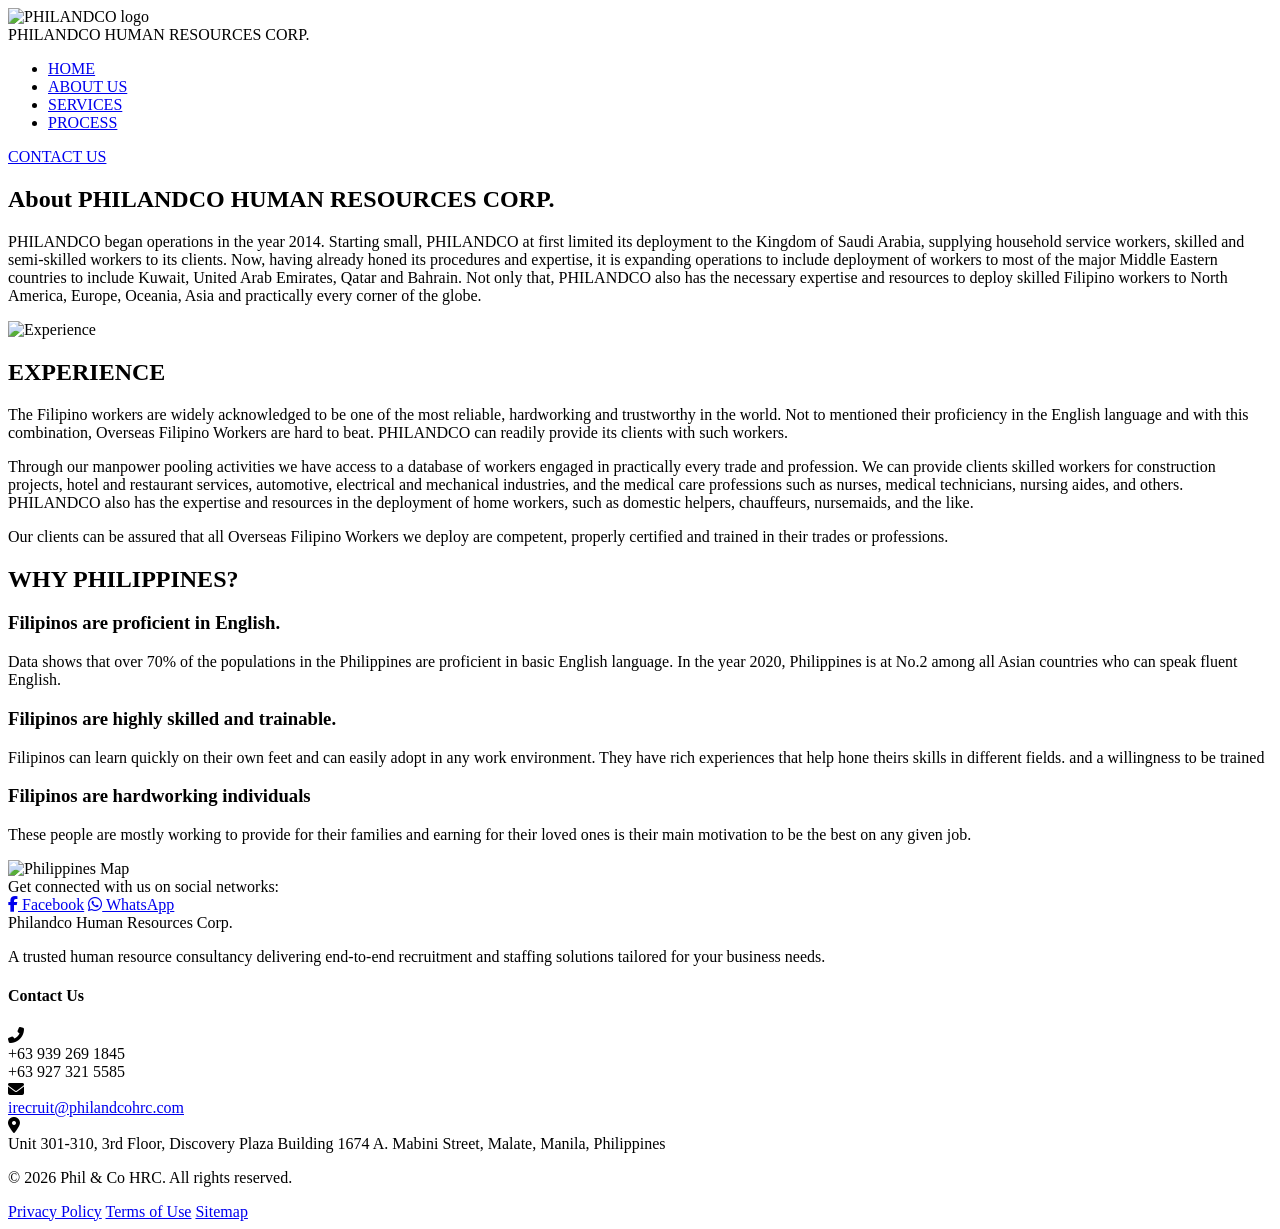
==== about.html @ 398072b4 "Add files via upload" ====
<!DOCTYPE html>
<html lang="en">
<head>
    <meta charset="UTF-8">
    <meta name="viewport" content="width=device-width, initial-scale=1.0">
    <title>About - PHILANDCO HUMAN RESOURCES CORP.</title>
    <link rel="stylesheet" href="css/style.css">
    <link rel="stylesheet" href="https://cdnjs.cloudflare.com/ajax/libs/font-awesome/6.5.0/css/all.min.css">
</head>
<body>
    <header>
        <nav class="navbar">
            <div class="brand">
                <img src="images/philandologo.jpg" alt="PHILANDCO logo" class="logo">
                <div class="brand-copy">
                    <span class="brand-name">PHILANDCO</span>
                    <span class="brand-tag">HUMAN RESOURCES CORP.</span>
                </div>
            </div>

            <div class="nav-center">
                <ul class="nav-links">
                    <li><a href="index.html">HOME</a></li>
                    <li><a href="about.html" class="active">ABOUT US</a></li>
                    <li><a href="services.html">SERVICES</a></li>
                    <li><a href="process.html">PROCESS</a></li>
                </ul>
            </div>

            <a href="contact.html" class="btn btn-primary nav-cta">CONTACT US</a>
        </nav>
    </header>

    <main>
        <section id="about" class="about">
            <div class="section-wrap">
                <h2>About PHILANDCO HUMAN RESOURCES CORP. </h2>
                <p class="section-copy"> PHILANDCO   began   operations   in  the   year 2014.  Starting  small,
                                PHILANDCO  at   first limited   its   deployment   to   the   Kingdom  of
                                Saudi   Arabia,   supplying   household   service workers,  skilled  and
                                semi-skilled  workers  to its  clients.  Now,  having  already  honed  its
                                procedures  and  expertise,  it  is  expanding operations  to  include
                                deployment  of  workers to  most  of  the  major  Middle  Eastern
                                countries to  include  Kuwait,  United  Arab  Emirates, Qatar  and
                                Bahrain.  Not  only  that, PHILANDCO also  has  the  necessary  expertise
                                and  resources  to  deploy  skilled  Filipino workers  to  North  America,
                                Europe,  Oceania, Asia and practically every corner of the globe.  </p>
            </div>
        </section>

        <section id="experience" class="experience">
            <div class="section-wrap">
                <div class="experience-container">
                    <div class="experience-image">
                        <img src="images/experience pic.png" alt="Experience">
                    </div>
                    <div class="experience-content">
                        <span class="section-subtitle"></span>
                        <h2>EXPERIENCE</h2>

                        <p>The Filipino workers are widely acknowledged to be one of the most reliable, hardworking and trustworthy in the world. Not to mentioned their proficiency in the English language and with this combination, Overseas Filipino Workers are hard to beat. PHILANDCO can readily provide its clients with such workers.</p>

                        <p>Through our manpower pooling activities we have access to a database of workers engaged in practically every trade and profession. We can provide clients skilled workers for construction projects, hotel and restaurant services, automotive, electrical and mechanical industries, and the medical care professions such as nurses, medical technicians, nursing aides, and others. PHILANDCO also has the expertise and resources in the deployment of home workers, such as domestic helpers, chauffeurs, nursemaids, and the like.</p>

                        <p>Our clients can be assured that all Overseas Filipino Workers we deploy are competent, properly certified and trained in their trades or professions.</p>
                    </div>
                </div>
            </div>
        </section>

        <section id="why-philippines" class="why-philippines">
            <div class="section-wrap">
                <div class="why-container">
                    <div class="why-content">
                        <h2>WHY PHILIPPINES?</h2>
                        <div class="why-points">
                            <div class="why-point">
                                <h3>Filipinos are proficient in English.</h3>
                                <p>Data shows that over 70% of the populations in the Philippines are proficient in basic English language. In the year 2020, Philippines is at No.2 among all Asian countries who can speak fluent English.</p>
                            </div>
                            <div class="why-point">
                                <h3>Filipinos are highly skilled and trainable.</h3>
                                <p>Filipinos can learn quickly on their own feet and can easily adopt in any work environment. They have rich experiences that help hone theirs skills in different fields. and a willingness to be trained</p>
                            </div>
                            <div class="why-point">
                                <h3>Filipinos are hardworking individuals</h3>
                                <p>These people are mostly working to provide for their families and earning for their loved ones is their main motivation to be the best on any given job.</p>
                            </div>
                        </div>
                    </div>
                    <div class="why-image">
                        <img src="images/ph_maps.jpg" alt="Philippines Map">
                    </div>
                </div>
            </div>
        </section>

    </main>

    <!-- Social Bar -->
    <div class="social-bar">
        <span>Get connected with us on social networks:</span>
        <div class="social-icons">
            <a href="#" aria-label="Follow us on Facebook"><i class="fab fa-facebook-f"></i> Facebook</a>
            <a href="#" aria-label="Contact us on WhatsApp"><i class="fab fa-whatsapp"></i> WhatsApp</a>
        </div>
    </div>

    <!-- Main Footer -->
    <footer class="footer-main">
        <div class="footer-grid">

            <!-- Company -->
            <div class="footer-col brand-col">
                <div class="company-name">Philandco Human Resources Corp.</div>
                <p class="company-desc">
                    A trusted human resource consultancy delivering end-to-end recruitment and staffing solutions tailored for your business needs.
                </p>
            </div>


            <!-- Contact -->
            <div class="footer-col">
                <h4>Contact Us</h4>

                <div class="contact-item">
                    <div class="contact-icon"><i class="fas fa-phone-alt"></i></div>
                    <div class="contact-text">
                        +63 939 269 1845<br>+63 927 321 5585
                    </div>
                </div>

                <div class="contact-item">
                    <div class="contact-icon"><i class="fas fa-envelope"></i></div>
                    <div class="contact-text">
                        <a href="mailto:irecruit@philandcohrc.com">irecruit@philandcohrc.com</a>
                    </div>
                </div>

                <div class="contact-item">
                    <div class="contact-icon"><i class="fas fa-map-marker-alt"></i></div>
                    <div class="contact-text">
                        Unit 301-310, 3rd Floor, Discovery Plaza Building 1674 A. Mabini Street, Malate, Manila, Philippines
                    </div>
                </div>
            </div>

        </div>
    </footer>

    <!-- Bottom Bar -->
    <div class="footer-bottom">
        <p>&copy; 2026 <span>Phil &amp; Co HRC</span>. All rights reserved.</p>
        <div class="footer-bottom-links">
            <a href="#">Privacy Policy</a>
            <a href="#">Terms of Use</a>
            <a href="#">Sitemap</a>
        </div>
    </div>

    <script src="js/script.js"></script>
</body>
</html>
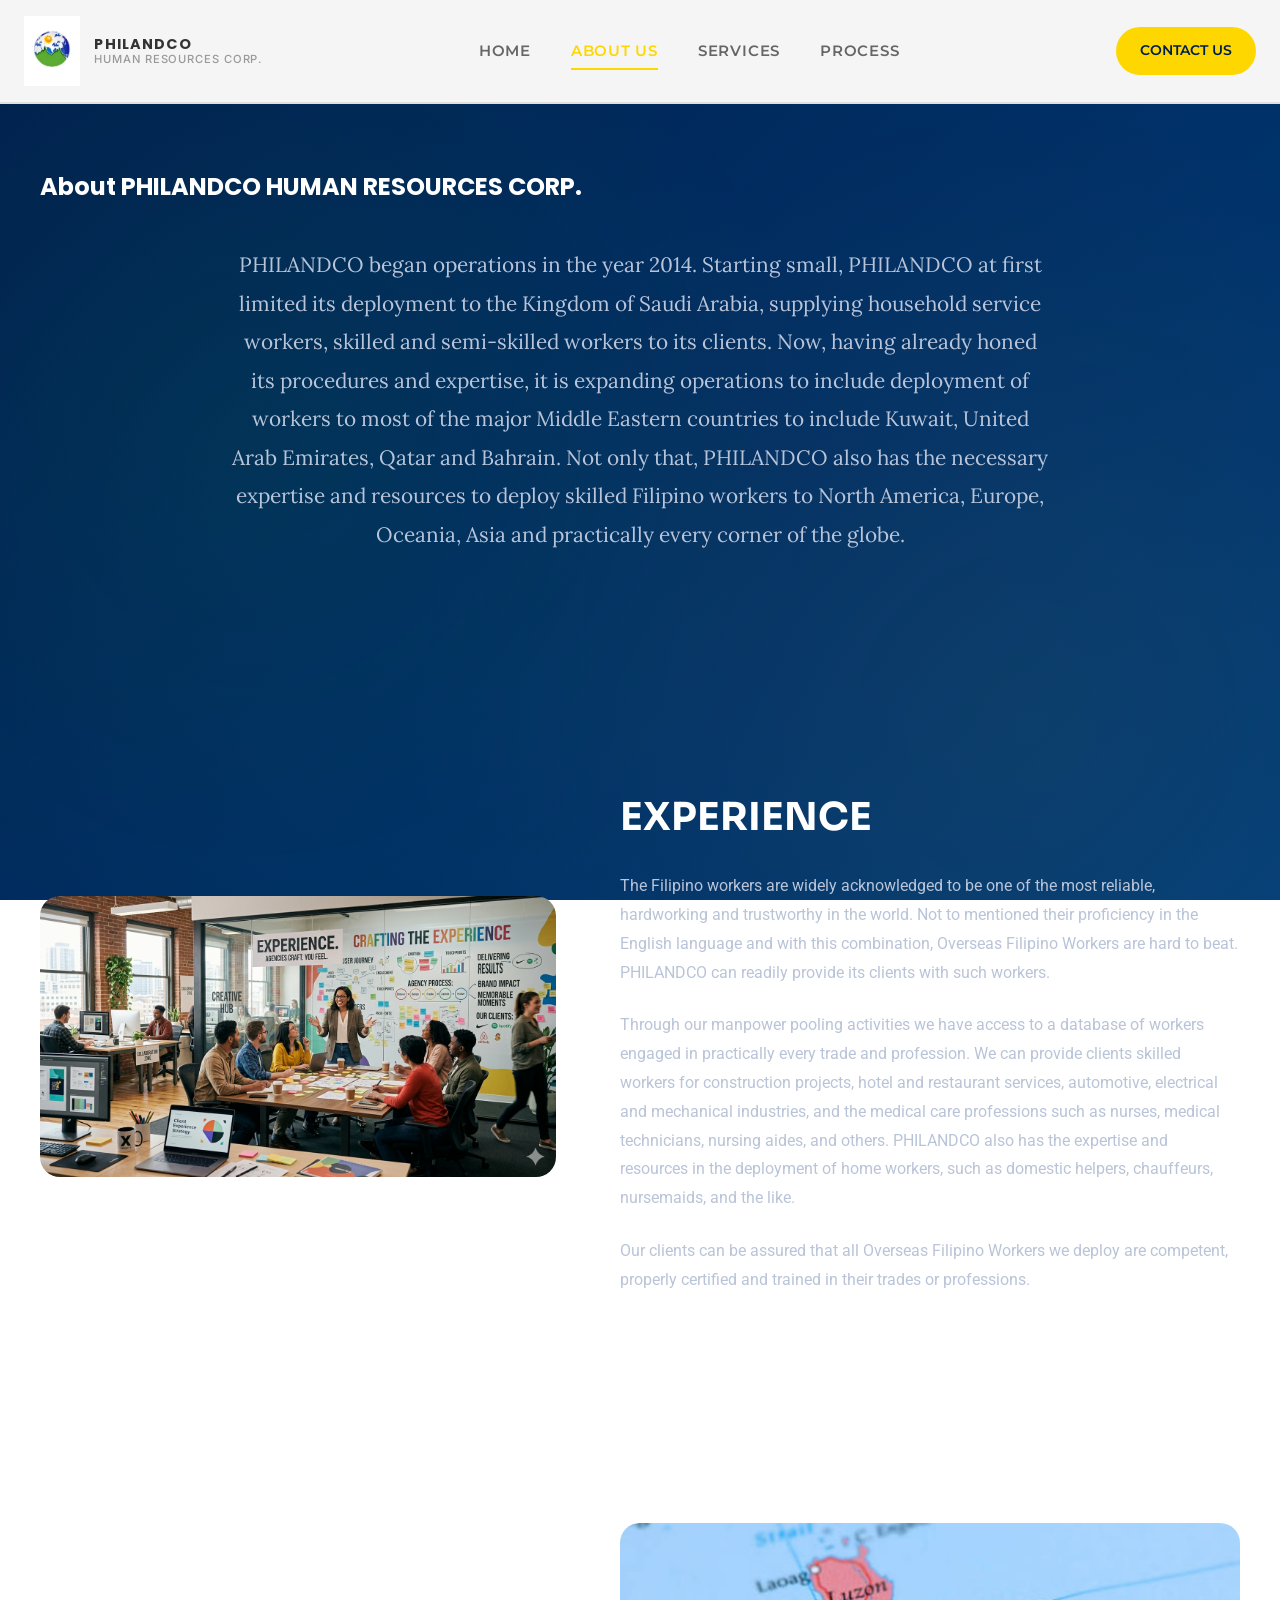
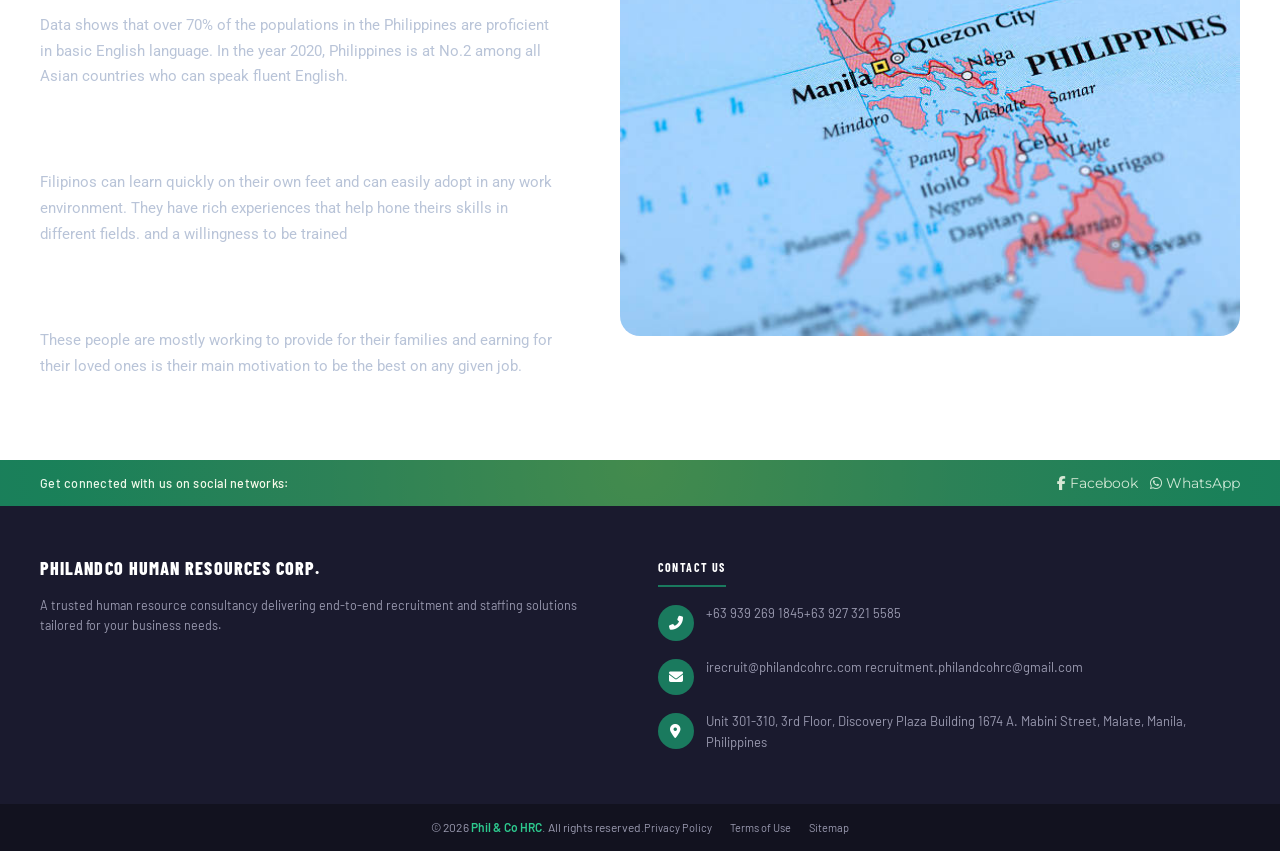
==== commit 7738742b: "Add files via upload" ====
--- a/about.html
+++ b/about.html
@@ -133,7 +133,8 @@
                 <div class="contact-item">
                     <div class="contact-icon"><i class="fas fa-envelope"></i></div>
                     <div class="contact-text">
-                        <a href="mailto:irecruit@philandcohrc.com">irecruit@philandcohrc.com</a>
+                        <a href="mailto:irecruit@philandcohrc.com">irecruit@philandcohrc.com</a><br>
+                        <a href="mailto:recruitment.philandcohrc@gmail.com">recruitment.philandcohrc@gmail.com</a>
                     </div>
                 </div>
 
@@ -143,6 +144,7 @@
                         Unit 301-310, 3rd Floor, Discovery Plaza Building 1674 A. Mabini Street, Malate, Manila, Philippines
                     </div>
                 </div>
+
             </div>
 
         </div>
--- a/css/style.css
+++ b/css/style.css
@@ -0,0 +1,2091 @@
+/* Google Fonts Import */
+@import url('https://fonts.googleapis.com/css2?family=Inter:wght@400;500;600;700&family=Poppins:wght@500;600;700&family=Playfair+Display:wght@700&family=Roboto:wght@400;500&family=Montserrat:wght@600;700&family=Sora:wght@600;700&family=Raleway:wght@600;700&family=Lora:wght@400;600&family=Urbanist:wght@600;700&family=Barlow:wght@400;600;700;800&family=Barlow+Condensed:wght@400;600;700&display=swap');
+
+/* Reset and base styles */
+* {
+    margin: 0;
+    padding: 0;
+    box-sizing: border-box;
+}
+
+:root {
+    --bg: #001f4d;
+    --surface: rgba(0, 31, 77, 0.92);
+    --text: #ffffff;
+    --muted: #b9c4d8;
+    --accent: #51d463;
+    --accent-soft: rgba(26, 185, 47, 0.15);
+    --accent-gold: #ffd700;
+    --accent-blue: #003d9d;
+    --green: #1a7a5e;
+    --green-dark: #145f49;
+    --green-light: #22a07a;
+    --dark: #1a1a2e;
+    --darker: #12121f;
+    --text-muted: #9a9ab0;
+    --text-light: #d4d4e8;
+    --white: #ffffff;
+    --accent-new: #2dc98e;
+}
+
+body {
+    font-family: 'Montserrat', 'Roboto', 'Inter', system-ui, -apple-system, BlinkMacSystemFont, 'Segoe UI', sans-serif;
+
+    background: linear-gradient(135deg, #001f4d 0%, #003d7a 25%, #001a40 50%, #0a3a6b 75%, #001f4d 100%);
+    background-attachment: fixed;
+    background-size: 400% 400%;
+    animation: gradient-shift 15s ease infinite;
+    color: var(--text);
+    line-height: 1.6;
+    position: relative;
+}
+
+body::before {
+    content: '';
+    position: fixed;
+    top: 0;
+    left: 0;
+    right: 0;
+    bottom: 0;
+    background: 
+        radial-gradient(circle at 20% 50%, rgba(26, 185, 47, 0.08) 0%, transparent 50%),
+        radial-gradient(circle at 80% 80%, rgba(255, 215, 0, 0.05) 0%, transparent 50%);
+    pointer-events: none;
+    z-index: -1;
+}
+
+@keyframes gradient-shift {
+    0% {
+        background-position: 0% 50%;
+    }
+    50% {
+        background-position: 100% 50%;
+    }
+    100% {
+        background-position: 0% 50%;
+    }
+}
+
+
+.hero{
+    position: relative;
+}
+
+/* Page Load Animations */
+@keyframes fadeInUp {
+
+    from {
+        opacity: 0;
+        transform: translateY(30px);
+    }
+    to {
+        opacity: 1;
+        transform: translateY(0);
+    }
+}
+
+@keyframes fadeInScale {
+    from {
+        opacity: 0;
+        transform: scale(0.95);
+    }
+    to {
+        opacity: 1;
+        transform: scale(1);
+    }
+}
+
+@keyframes slideInLeft {
+    from {
+        opacity: 0;
+        transform: translateX(-20px);
+    }
+    to {
+        opacity: 1;
+        transform: translateX(0);
+    }
+}
+
+@keyframes slideInRight {
+    from {
+        opacity: 0;
+        transform: translateX(20px);
+    }
+    to {
+        opacity: 1;
+        transform: translateX(0);
+    }
+}
+
+/* Click & Hover Animations */
+@keyframes ripple {
+    to {
+        transform: scale(4);
+        opacity: 0;
+    }
+}
+
+@keyframes pulse {
+    0%, 100% {
+        transform: scale(1);
+    }
+    50% {
+        transform: scale(1.05);
+    }
+}
+
+@keyframes buttonPress {
+    0% {
+        transform: scale(1);
+    }
+    50% {
+        transform: scale(0.95);
+    }
+    100% {
+        transform: scale(1);
+    }
+}
+
+@keyframes shake {
+    0%, 100% { transform: translateX(0); }
+    10%, 30%, 50%, 70%, 90% { transform: translateX(-5px); }
+    20%, 40%, 60%, 80% { transform: translateX(5px); }
+}
+
+/* Form Input Animations */
+@keyframes inputGlow {
+    0% {
+        box-shadow: 0 0 0 0 rgba(81, 212, 99, 0.4);
+    }
+    100% {
+        box-shadow: 0 0 0 8px rgba(81, 212, 99, 0);
+    }
+}
+
+@keyframes bounce {
+    0%, 100% {
+        transform: translateY(0);
+    }
+    50% {
+        transform: translateY(-10px);
+    }
+}
+
+img {
+    max-width: 100%;
+    display: block;
+    height: auto;
+}
+
+/* Generic heading styles for any unspecified sections */
+h1 {
+    font-family: 'Poppins', 'Montserrat', system-ui, sans-serif;
+    font-weight: 800;
+    letter-spacing: -0.02em;
+}
+
+h2 {
+    font-family: 'Poppins', 'Montserrat', system-ui, sans-serif;
+    font-weight: 700;
+}
+
+h3 {
+    font-family: 'Poppins', 'Montserrat', system-ui, sans-serif;
+    font-weight: 700;
+}
+
+/* Base typography for homepage/hero */
+.hero-inner,
+.hero p,
+.hero .hero-badge,
+.contact-pathways,
+.contact-card,
+.footer-main,
+.footer-bottom {
+    font-family: 'Poppins', 'Inter', 'Roboto', system-ui, sans-serif;
+}
+
+a {
+    color: inherit;
+}
+
+button,
+input,
+textarea {
+    font: inherit;
+}
+
+
+
+header {
+    position: fixed;
+    inset: 0 0 auto 0;
+    z-index: 1000;
+    background: #f5f5f5;
+    backdrop-filter: blur(12px);
+    border-bottom: 2px solid #e0e0e0;
+}
+
+.navbar {
+    max-width: 1400px;
+    margin: 0 auto;
+    padding: 1rem 1.5rem;
+    display: flex;
+    align-items: center;
+    justify-content: space-between;
+    gap: 1rem;
+    flex-wrap: wrap;
+}
+
+.brand {
+    display: flex;
+    align-items: center;
+    gap: 0.9rem;
+    flex-shrink: 0;
+}
+
+.logo {
+    display: block;
+    max-height: 70px;
+    width: auto;
+    background: transparent;
+    filter: brightness(1) contrast(1);
+}
+
+@media (max-width: 768px) {
+    .logo {
+        max-height: 60px;
+    }
+}
+
+@media (max-width: 480px) {
+    .logo {
+        max-height: 50px;
+    }
+}
+
+.brand-copy {
+    display: flex;
+    flex-direction: column;
+    line-height: 1.1;
+}
+
+.brand-name {
+    font-family: 'Poppins', 'Montserrat', sans-serif;
+    font-size: 0.9rem;
+    letter-spacing: 0.08em;
+    text-transform: uppercase;
+    color: #333;
+    font-weight: 700;
+}
+
+@media (max-width: 768px) {
+    .brand-name {
+        font-size: 0.8rem;
+    }
+}
+
+@media (max-width: 480px) {
+    .brand-name {
+        font-size: 0.7rem;
+    }
+}
+
+.brand-tag {
+    font-family: 'Inter', 'Roboto', sans-serif;
+    font-size: 0.7rem;
+    color: #999;
+    letter-spacing: 0.08em;
+    font-weight: 500;
+}
+
+@media (max-width: 480px) {
+    .brand-tag {
+        font-size: 0.6rem;
+    }
+}
+
+.nav-center {
+    flex: 1;
+    display: flex;
+    justify-content: center;
+}
+
+.nav-links {
+    display: flex;
+    list-style: none;
+    gap: 2.5rem;
+    align-items: center;
+    justify-content: center;
+}
+
+@media (max-width: 1024px) {
+    .nav-links {
+        gap: 1.5rem;
+    }
+}
+
+@media (max-width: 768px) {
+    .nav-links {
+        gap: 1rem;
+    }
+}
+
+.nav-links li {
+    position: relative;
+}
+
+.nav-links a {
+    text-decoration: none;
+    color: #666;
+    font-size: 0.95rem;
+    font-weight: 600;
+    letter-spacing: 0.05em;
+    text-transform: uppercase;
+    transition: all 0.3s ease;
+    padding-bottom: 0.5rem;
+    border-bottom: 2px solid transparent;
+}
+
+.nav-links a:hover {
+    color: var(--accent-gold);
+    border-bottom-color: var(--accent-gold);
+}
+
+.nav-links a.active {
+    color: var(--accent-gold);
+    border-bottom-color: var(--accent-gold);
+}
+
+.nav-cta {
+    white-space: nowrap;
+    background: var(--accent-gold) !important;
+    color: #001f4d !important;
+    padding: 0.75rem 1.5rem !important;
+    font-size: 0.9rem;
+    flex-shrink: 0;
+}
+
+@media (max-width: 768px) {
+    .nav-cta {
+        padding: 0.65rem 1.2rem !important;
+        font-size: 0.8rem;
+    }
+}
+
+@media (max-width: 480px) {
+    .nav-cta {
+        padding: 0.6rem 1rem !important;
+        font-size: 0.75rem;
+    }
+}
+
+.nav-cta:hover {
+    box-shadow: 0 4px 12px rgba(255, 215, 0, 0.4) !important;
+}
+
+.hamburger {
+    display: none;
+    flex-direction: column;
+    gap: 5px;
+    cursor: pointer;
+    flex-shrink: 0;
+}
+
+.hamburger span {
+    width: 26px;
+    height: 3px;
+    border-radius: 999px;
+    background: #333;
+}
+
+.btn {
+    display: inline-flex;
+    align-items: center;
+    justify-content: center;
+    gap: 0.5rem;
+    border: none;
+    border-radius: 999px;
+    padding: 0.95rem 1.8rem;
+    font-weight: 600;
+    cursor: pointer;
+    text-decoration: none;
+    min-height: 44px;
+}
+
+@media (max-width: 480px) {
+    .btn {
+        padding: 0.8rem 1.4rem;
+        font-size: 0.9rem;
+    }
+}
+
+.btn-primary {
+    background: linear-gradient(135deg, #ffd700 0%, #ffed4e 100%);
+    color: #001f4d;
+}
+
+.btn-secondary {
+    background: rgba(255,255,255,0.08);
+    color: var(--text);
+    border: 1px solid rgba(255,255,255,0.12);
+}
+
+/* Button Click & Hover Animations */
+.btn {
+    position: relative;
+    overflow: hidden;
+    transition: all 0.3s ease;
+}
+
+.btn:hover {
+    transform: translateY(-2px);
+    box-shadow: 0 8px 20px rgba(0, 0, 0, 0.3);
+}
+
+.btn-clicked {
+    animation: buttonPress 0.6s ease;
+}
+
+.btn-loading {
+    pointer-events: none;
+    opacity: 0.7;
+}
+
+.btn-loading::after {
+    content: '';
+    display: inline-block;
+    width: 16px;
+    height: 16px;
+    border: 2px solid rgba(255, 255, 255, 0.3);
+    border-top-color: var(--text);
+    border-radius: 50%;
+    animation: spin 1s linear infinite;
+    margin-left: 8px;
+}
+
+@keyframes spin {
+    to {
+        transform: rotate(360deg);
+    }
+}
+
+/* Ripple Effect */
+.ripple {
+    position: absolute;
+    border-radius: 50%;
+    background: rgba(255, 255, 255, 0.6);
+    transform: scale(0);
+    animation: ripple 0.6s ease-out;
+    pointer-events: none;
+}
+
+/* Link Animations */
+a {
+    transition: all 0.3s ease;
+}
+
+a.link-clicked {
+    animation: pulse 0.5s ease;
+}
+
+/* Form Input Animations */
+input, textarea {
+    transition: all 0.3s ease;
+}
+
+input:focus, textarea:focus {
+    outline: none;
+    box-shadow: 0 0 0 3px rgba(81, 212, 99, 0.2);
+}
+
+input.input-focused, textarea.input-focused {
+    animation: inputGlow 0.8s ease-out;
+}
+
+main {
+    margin-top: 88px;
+}
+
+section {
+    padding: 5rem 2rem;
+}
+
+/* Layout improvements for homepage hero */
+.hero-inner {
+    position: relative;
+}
+
+.hero-actions {
+    margin-top: 0.5rem;
+}
+
+.btn-secondary {
+    background: rgba(255, 255, 255, 0.10);
+    color: var(--text);
+    border: 1px solid rgba(255, 255, 255, 0.18);
+}
+
+.btn-secondary:hover {
+    border-color: rgba(255, 215, 0, 0.45);
+}
+
+
+@media (max-width: 768px) {
+    section {
+        padding: 3.5rem 1.5rem;
+    }
+}
+
+@media (max-width: 480px) {
+    section {
+        padding: 2.5rem 1rem;
+    }
+}
+
+.hero {
+    min-height: calc(100vh - 88px);
+    background: linear-gradient(180deg, rgba(0,31,77,0.92) 0%, rgba(0,40,100,0.88) 50%, rgba(10,50,110,0.94) 100%), url('../images/hero-bg.jpg');
+    background-size: cover;
+    background-position: center;
+    display: grid;
+    place-items: center;
+}
+
+.hero-inner {
+    max-width: 980px;
+    width: 100%;
+    text-align: left;
+    padding: 3rem 2rem;
+}
+
+@media (max-width: 768px) {
+    .hero-inner {
+        padding: 2rem 1rem;
+    }
+}
+
+@media (max-width: 480px) {
+    .hero-inner {
+        padding: 1.5rem 1rem;
+    }
+}
+
+.hero-badge {
+    display: inline-flex;
+    align-items: center;
+    gap: 0.55rem;
+    padding: 0.7rem 1rem;
+    margin-bottom: 1.75rem;
+    border-radius: 999px;
+    background: rgba(255,255,255,0.08);
+    color: #f7f8fb;
+    font-family: 'Urbanist', 'Montserrat', sans-serif;
+    font-weight: 600;
+    letter-spacing: 0.12em;
+    font-size: 0.8rem;
+    text-transform: uppercase;
+}
+
+@media (max-width: 768px) {
+    .hero-badge {
+        padding: 0.6rem 0.9rem;
+        margin-bottom: 1.3rem;
+        font-size: 0.75rem;
+    }
+}
+
+@media (max-width: 480px) {
+    .hero-badge {
+        padding: 0.5rem 0.8rem;
+        margin-bottom: 1rem;
+        font-size: 0.65rem;
+        letter-spacing: 0.08em;
+    }
+}
+
+.hero h1 {
+    font-family: 'Playfair Display', 'Poppins', serif;
+    font-size: clamp(2rem, 4vw, 3.5rem);
+    line-height: 0.95;
+    max-width: 10ch;
+    margin-bottom: 1.3rem;
+    letter-spacing: -0.04em;
+    font-weight: 700;
+}
+
+@media (max-width: 768px) {
+    .hero h1 {
+        font-size: clamp(1.75rem, 5vw, 3rem);
+        max-width: none;
+    }
+}
+
+@media (max-width: 480px) {
+    .hero h1 {
+        font-size: clamp(1.5rem, 6vw, 2.5rem);
+        margin-bottom: 1rem;
+    }
+}
+
+.hero h1 span {
+    color: #dbc64b;
+    font-family: 'Inter', 'Roboto', sans-serif;
+    font-weight: 400;
+}
+
+.hero p {
+    max-width: 760px;
+    margin-bottom: 2.4rem;
+    color: var(--muted);
+    font-size: 1.05rem;
+    line-height: 1.9;
+}
+
+@media (max-width: 768px) {
+    .hero p {
+        font-size: 0.95rem;
+        margin-bottom: 1.8rem;
+    }
+}
+
+@media (max-width: 480px) {
+    .hero p {
+        font-size: 0.85rem;
+        margin-bottom: 1.5rem;
+        max-width: none;
+    }
+}
+
+.hero-actions {
+    display: flex;
+    flex-wrap: wrap;
+    gap: 1rem;
+    margin-bottom: 1.6rem;
+}
+
+/* Hero highlights */
+.hero-highlights {
+    display: grid;
+    grid-template-columns: repeat(3, 1fr);
+    gap: 1rem;
+    margin-bottom: 2.2rem;
+}
+
+.highlight {
+    background: rgba(255,255,255,0.06);
+    border: 1px solid rgba(255,255,255,0.12);
+    border-radius: 16px;
+    padding: 1rem 1.05rem;
+    backdrop-filter: blur(10px);
+    display: flex;
+    align-items: center;
+    gap: 0.9rem;
+    transition: all 0.25s ease;
+}
+
+.highlight i {
+    width: 44px;
+    height: 44px;
+    display: flex;
+    align-items: center;
+    justify-content: center;
+    border-radius: 14px;
+    background: rgba(45, 201, 142, 0.15);
+    color: #2dc98e;
+    font-size: 1.1rem;
+}
+
+.highlight-text strong {
+    display: block;
+    font-family: 'Poppins', 'Montserrat', sans-serif;
+    font-size: 0.98rem;
+    letter-spacing: 0.01em;
+    color: #ffffff;
+}
+
+.highlight-text span {
+    display: block;
+    font-family: 'Inter', 'Roboto', sans-serif;
+    color: rgba(255,255,255,0.75);
+    font-size: 0.88rem;
+    margin-top: 0.15rem;
+}
+
+.highlight:hover {
+    transform: translateY(-4px);
+    border-color: rgba(45, 201, 142, 0.35);
+    background: rgba(255,255,255,0.09);
+}
+
+@media (max-width: 768px) {
+    .hero-highlights {
+        grid-template-columns: 1fr;
+        gap: 0.8rem;
+        margin-bottom: 1.2rem;
+    }
+}
+
+
+@media (max-width: 480px) {
+    .hero-actions {
+        flex-direction: column;
+        gap: 0.75rem;
+        margin-bottom: 2rem;
+    }
+
+    .hero-actions .btn {
+        width: 100%;
+        padding: 0.85rem 1.5rem;
+        font-size: 0.85rem;
+    }
+}
+
+
+.stat {
+    background: rgba(255,255,255,0.08);
+    border: 1px solid rgba(255,255,255,0.1);
+    border-radius: 24px;
+    padding: 1.35rem 1.2rem;
+}
+
+.stat strong {
+    display: block;
+    font-size: 1.75rem;
+    color: var(--text);
+    margin-bottom: 0.45rem;
+    font-family: 'Sora', 'Montserrat', sans-serif;
+    font-weight: 700;
+}
+
+.stat span {
+    color: var(--muted);
+    font-size: 0.92rem;
+}
+
+.section-wrap {
+    max-width: 1200px;
+    margin: 0 auto;
+}
+
+.section-copy {
+    max-width: 820px;
+    margin: 2.5rem auto;
+    color: var(--muted);
+    font-size: 1.3rem;
+    line-height: 1.85;
+    text-align: center;
+    font-family: 'Lora', 'Roboto', serif;
+    font-weight: 400;
+}
+
+@media (max-width: 768px) {
+    .section-copy {
+        font-size: 1.1rem;
+        margin: 2rem auto;
+    }
+}
+
+@media (max-width: 480px) {
+    .section-copy {
+        font-size: 0.95rem;
+        line-height: 1.7;
+        margin: 1.5rem auto;
+    }
+}
+
+.services h2,
+.contact h2 {
+    font-size: clamp(2.2rem, 3vw, 3rem);
+    margin-bottom: 2.5rem;
+    text-align: center;
+    font-family: 'Sora', 'Raleway', sans-serif;
+    font-weight: 700;
+}
+
+@media (max-width: 768px) {
+    .services h2,
+    .contact h2 {
+        font-size: clamp(1.8rem, 5vw, 2.8rem);
+        margin-bottom: 2rem;
+    }
+}
+
+@media (max-width: 480px) {
+    .services h2,
+    .contact h2 {
+        font-size: clamp(1.4rem, 6vw, 2.5rem);
+        margin-bottom: 1.5rem;
+    }
+}
+
+.service-grid {
+    display: grid;
+    gap: 2rem;
+    grid-template-columns: repeat(4, 1fr);
+}
+
+.service-grid-3 {
+    grid-template-columns: repeat(3, 1fr);
+}
+
+@media (max-width: 1024px) {
+    .service-grid {
+        grid-template-columns: repeat(3, 1fr);
+    }
+
+    .service-grid-3 {
+        grid-template-columns: repeat(2, 1fr);
+    }
+}
+
+@media (max-width: 768px) {
+    .service-grid {
+        grid-template-columns: repeat(2, 1fr);
+        gap: 1.5rem;
+    }
+
+    .service-grid-3 {
+        grid-template-columns: repeat(2, 1fr);
+    }
+}
+
+@media (max-width: 480px) {
+    .service-grid {
+        grid-template-columns: 1fr;
+        gap: 1rem;
+    }
+
+    .service-grid-3 {
+        grid-template-columns: 1fr;
+    }
+}
+
+.service-item {
+    background: linear-gradient(135deg, rgba(255,255,255,0.08) 0%, rgba(255,255,255,0.03) 100%);
+    border: 1px solid rgba(255,255,255,0.12);
+    border-radius: 20px;
+    padding: 1.5rem 1.2rem;
+    min-height: auto;
+    transition: all 0.3s ease;
+    backdrop-filter: blur(10px);
+    box-shadow: 0 8px 32px rgba(0, 0, 0, 0.1);
+    overflow: hidden;
+    display: flex;
+    flex-direction: column;
+}
+
+@media (max-width: 480px) {
+    .service-item {
+        padding: 1.2rem 1rem;
+        border-radius: 16px;
+    }
+}
+
+.service-item:hover {
+    background: linear-gradient(135deg, rgba(255,255,255,0.12) 0%, rgba(255,255,255,0.06) 100%);
+    border-color: rgba(255,215,0,0.3);
+    transform: translateY(-5px);
+    box-shadow: 0 16px 48px rgba(255, 215, 0, 0.15);
+}
+
+.service-item h3 {
+    font-size: 1.1rem;
+    margin-bottom: 1rem;
+    font-weight: 700;
+    letter-spacing: 0.5px;
+    color: #ffd700;
+    line-height: 1.3;
+    text-align: center;
+    font-family: 'Montserrat', 'Urbanist', sans-serif;
+}
+
+@media (max-width: 768px) {
+    .service-item h3 {
+        font-size: 1rem;
+        margin-bottom: 0.8rem;
+    }
+}
+
+@media (max-width: 480px) {
+    .service-item h3 {
+        font-size: 0.9rem;
+        margin-bottom: 0.7rem;
+    }
+}
+
+.service-item p {
+    color: var(--muted);
+    line-height: 1.8;
+    font-size: 0.95rem;
+    margin-bottom: 1.5rem;
+    flex-grow: 1;
+    font-family: 'Inter', 'Roboto', sans-serif;
+    font-weight: 400;
+}
+
+@media (max-width: 480px) {
+    .service-item p {
+        font-size: 0.85rem;
+        line-height: 1.6;
+        margin-bottom: 1rem;
+    }
+}
+
+.service-image {
+    width: 100%;
+    height: 180px;
+    object-fit: cover;
+    border-radius: 16px;
+    margin-top: auto;
+    transition: transform 0.3s ease;
+    box-shadow: 0 12px 24px rgba(255, 215, 0, 0.1);
+    border: 1px solid rgba(255, 215, 0, 0.2);
+}
+
+@media (max-width: 768px) {
+    .service-image {
+        height: 140px;
+    }
+}
+
+@media (max-width: 480px) {
+    .service-image {
+        height: 120px;
+        border-radius: 12px;
+    }
+}
+
+.service-item:hover .service-image {
+    transform: scale(1.05);
+    box-shadow: 0 16px 32px rgba(255, 215, 0, 0.2);
+}
+
+.services h2 {
+    font-size: clamp(2.2rem, 3vw, 3rem);
+    margin-bottom: 2.5rem;
+    text-align: center;
+}
+
+.process h2,
+.services h2 {
+    font-size: clamp(2.2rem, 3vw, 3rem);
+    margin-bottom: 3.5rem;
+    text-align: center;
+    padding-bottom: 1.5rem;
+    border-bottom: 2px solid rgba(255, 215, 0, 0.2);
+    font-family: 'Sora', 'Raleway', sans-serif;
+    font-weight: 700;
+}
+
+.pr
+.premium-service {
+    background: transparent;
+}
+
+.premium-service h2 {
+    font-size: clamp(2.2rem, 3vw, 3rem);
+    margin-bottom: 2.5rem;
+    text-align: center;
+    font-family: 'Playfair Display', 'Sora', serif;
+    font-weight: 700;
+}
+
+@media (max-width: 768px) {
+    .premium-service h2 {
+        font-size: clamp(1.8rem, 5vw, 2.8rem);
+        margin-bottom: 2rem;
+    }
+}
+
+@media (max-width: 480px) {
+    .premium-service h2 {
+        font-size: clamp(1.4rem, 6vw, 2.5rem);
+        margin-bottom: 1.5rem;
+    }
+}
+
+.section-subtitle {
+    display: block;
+    text-align: center;
+    font-family: 'Urbanist', 'Montserrat', sans-serif;
+    color: var(--accent);
+    font-size: 0.9rem;
+    letter-spacing: 0.15em;
+    text-transform: uppercase;
+    margin-bottom: 1.5rem;
+    font-weight: 600;
+}
+
+@media (max-width: 480px) {
+    .section-subtitle {
+        font-size: 0.75rem;
+        margin-bottom: 1rem;
+    }
+}
+
+.premium-content {
+    max-width: 900px;
+    margin: 3rem auto;
+    display: flex;
+    flex-direction: column;
+    gap: 2rem;
+}
+
+@media (max-width: 768px) {
+    .premium-content {
+        margin: 2rem auto;
+        gap: 1.5rem;
+    }
+}
+
+@media (max-width: 480px) {
+    .premium-content {
+        margin: 1.5rem auto;
+        gap: 1rem;
+    }
+}
+
+.premium-content p {
+    color: var(--muted);
+    font-size: 1.05rem;
+    line-height: 1.9;
+    text-align: center;
+    font-family: 'Roboto', 'Inter', sans-serif;
+    font-weight: 400;
+}
+
+@media (max-width: 768px) {
+    .premium-content p {
+        font-size: 0.95rem;
+        line-height: 1.8;
+    }
+}
+
+@media (max-width: 480px) {
+    .premium-content p {
+        font-size: 0.85rem;
+        line-height: 1.7;
+    }
+}
+
+.experience {
+    background: transparent;
+    padding: 5rem 2rem;
+}
+
+.experience-container {
+    max-width: 1200px;
+    margin: 0 auto;
+    display: grid;
+    grid-template-columns: 1fr 1.2fr;
+    gap: 4rem;
+    align-items: center;
+}
+
+.experience-image {
+    width: 100%;
+}
+
+.experience-image img {
+    width: 100%;
+    height: auto;
+    border-radius: 20px;
+    display: block;
+}
+
+.experience-content {
+    display: flex;
+    flex-direction: column;
+}
+
+.experience-content h2 {
+    font-size: clamp(2rem, 3vw, 2.8rem);
+    margin: 1rem 0 2rem 0;
+    line-height: 1.2;
+    color: var(--text);
+    font-family: 'Sora', 'Montserrat', sans-serif;
+    font-weight: 700;
+}
+
+@media (max-width: 768px) {
+    .experience-content h2 {
+        font-size: clamp(1.6rem, 5vw, 2.5rem);
+        margin: 0.8rem 0 1.5rem 0;
+    }
+}
+
+@media (max-width: 480px) {
+    .experience-content h2 {
+        font-size: clamp(1.3rem, 6vw, 2.2rem);
+        margin: 0.5rem 0 1.2rem 0;
+    }
+}
+
+.experience-content h2 strong {
+    color: var(--accent);
+    font-weight: 700;
+}
+
+.experience-content p {
+    color: var(--muted);
+    font-size: 1rem;
+    line-height: 1.8;
+    margin-bottom: 1.5rem;
+    text-align: left;
+    font-family: 'Roboto', 'Inter', sans-serif;
+    font-weight: 400;
+}
+
+@media (max-width: 768px) {
+    .experience-container {
+        grid-template-columns: 1fr;
+        gap: 2rem;
+    }
+}
+
+@media (max-width: 480px) {
+    .experience-container {
+        gap: 1.5rem;
+    }
+
+    .experience-content h2 {
+        font-size: clamp(1.5rem, 5vw, 2.8rem);
+    }
+}
+
+.contact form {
+    display: grid;
+    gap: 1rem;
+    max-width: 620px;
+    margin: 0 auto;
+}
+
+@media (max-width: 480px) {
+    .contact form {
+        gap: 0.75rem;
+    }
+}
+
+.contact input,
+.contact textarea {
+    background: rgba(255,255,255,0.06);
+    border: 1px solid rgba(255,255,255,0.12);
+    color: var(--text);
+    padding: 1rem 1.1rem;
+    border-radius: 18px;
+}
+
+@media (max-width: 480px) {
+    .contact input,
+    .contact textarea {
+        padding: 0.85rem 0.9rem;
+        font-size: 16px;
+    }
+}
+
+.contact input::placeholder,
+.contact textarea::placeholder {
+    color: rgba(255,255,255,0.55);
+}
+
+.contact textarea {
+    min-height: 180px;
+    resize: vertical;
+}
+
+@media (max-width: 480px) {
+    .contact textarea {
+        min-height: 140px;
+    }
+}
+
+footer {
+    text-align: center;
+    padding: 1.25rem 2rem;
+    color: var(--muted);
+    font-size: 0.95rem;
+    font-family: 'Inter', 'Roboto', sans-serif;
+    font-weight: 400;
+}
+
+.why-philippines {
+    background: transparent;
+    padding: 5rem 2rem;
+}
+
+.why-container {
+    max-width: 1200px;
+    margin: 0 auto;
+    display: grid;
+    grid-template-columns: 1fr 1.2fr;
+    gap: 4rem;
+    align-items: center;
+}
+
+.why-content {
+    display: flex;
+    flex-direction: column;
+}
+
+.why-content h2 {
+    font-size: clamp(2.2rem, 3vw, 3rem);
+    margin-bottom: 2.5rem;
+    line-height: 1.2;
+    color: var(--text);
+    text-align: left;
+    font-family: 'Playfair Display', 'Sora', serif;
+    font-weight: 700;
+}
+
+.why-points {
+    display: flex;
+    flex-direction: column;
+    gap: 2rem;
+}
+
+.why-point {
+    display: flex;
+    flex-direction: column;
+    gap: 0.75rem;
+}
+
+.why-point h3 {
+    font-size: 1.1rem;
+    font-weight: 700;
+    color: var(--text);
+    margin-bottom: 0.5rem;
+    font-family: 'Montserrat', 'Urbanist', sans-serif;
+}
+
+.why-point p {
+    color: var(--muted);
+    font-size: 0.95rem;
+    line-height: 1.7;
+    text-align: left;
+    font-family: 'Roboto', 'Inter', sans-serif;
+    font-weight: 400;
+}
+
+.why-image {
+    width: 100%;
+}
+
+.why-image img {
+    width: 100%;
+    height: auto;
+    border-radius: 20px;
+    display: block;
+}
+
+@media (max-width: 768px) {
+    .why-container {
+        grid-template-columns: 1fr;
+        gap: 2rem;
+    }
+
+    .why-points {
+        gap: 1.5rem;
+    }
+
+    .why-point h3 {
+        font-size: 1rem;
+    }
+
+    .why-point p {
+        font-size: 0.9rem;
+    }
+}
+
+@media (max-width: 480px) {
+    .why-container {
+        gap: 1.5rem;
+    }
+
+    .why-content h2 {
+        font-size: clamp(1.5rem, 5vw, 3rem);
+        margin-bottom: 1.5rem;
+    }
+
+    .why-points {
+        gap: 1rem;
+    }
+}
+
+@media (max-width: 980px) {
+    .hero-stats {
+        grid-template-columns: repeat(2, minmax(140px, 1fr));
+    }
+}
+
+@media (max-width: 820px) {
+    .navbar {
+        padding: 1rem 1.5rem;
+        gap: 1rem;
+    }
+
+    .nav-center {
+        display: none;
+        position: absolute;
+        inset: 72px 0 auto 0;
+        flex-direction: column;
+        width: 100%;
+        background: #f5f5f5;
+        padding: 1.5rem 2rem;
+        border-bottom: 2px solid #e0e0e0;
+    }
+
+    .nav-center.active {
+        display: flex;
+    }
+
+    .nav-links {
+        flex-direction: column;
+        gap: 0;
+        justify-content: flex-start;
+        width: 100%;
+    }
+
+    .nav-links li {
+        margin: 0.75rem 0;
+        width: 100%;
+    }
+
+    .nav-links a {
+        display: block;
+        border-bottom: none;
+        padding: 0.5rem 0;
+    }
+
+    .hamburger {
+        display: flex;
+    }
+
+    .nav-cta {
+        display: none;
+    }
+}
+
+@media (max-width: 620px) {
+    .navbar {
+        flex-wrap: wrap;
+        align-items: flex-start;
+    }
+
+    .hero-stats {
+        grid-template-columns: 1fr;
+    }
+
+    .hero-actions {
+        flex-direction: column;
+        align-items: stretch;
+    }
+}
+
+/* ── CONTACT SECTION ── */
+.contact {
+    background: linear-gradient(135deg, rgba(0, 31, 77, 0.95) 0%, rgba(0, 40, 100, 0.92) 100%);
+}
+
+/* ── APPLICANT FORM ── */
+.applicant-form {
+    max-width: 980px;
+    margin: 0 auto;
+    padding: 1.5rem;
+    border-radius: 18px;
+    background: rgba(255,255,255,0.06);
+    border: 1px solid rgba(255,255,255,0.12);
+    backdrop-filter: blur(10px);
+}
+
+.applicant-form .form-grid {
+    display: grid;
+    grid-template-columns: repeat(2, 1fr);
+    gap: 1rem 1.2rem;
+}
+
+.applicant-form .field {
+    display: flex;
+    flex-direction: column;
+    gap: 0.5rem;
+}
+
+.applicant-form label {
+    font-size: 0.92rem;
+    color: var(--text-light);
+    font-weight: 600;
+    letter-spacing: 0.01em;
+}
+
+.applicant-form input,
+.applicant-form select,
+.applicant-form textarea {
+    background: rgba(255,255,255,0.06);
+    border: 1px solid rgba(255,255,255,0.12);
+    color: var(--text);
+    padding: 0.95rem 1.1rem;
+    border-radius: 14px;
+}
+
+/* Make dropdown option text readable */
+.applicant-form select option {
+    background: #0a3a6b;
+    color: #ffffff;
+}
+
+.applicant-form input::placeholder,
+.applicant-form textarea::placeholder {
+    color: rgba(255,255,255,0.55);
+}
+
+.applicant-form textarea {
+    min-height: 160px;
+    resize: vertical;
+}
+
+.applicant-form .help {
+    margin-top: 0.25rem;
+    color: rgba(255,255,255,0.7);
+    font-size: 0.85rem;
+}
+
+.applicant-form .form-actions {
+    display: flex;
+    justify-content: center;
+}
+
+@media (max-width: 768px) {
+    .applicant-form {
+        padding: 1rem;
+    }
+
+    .applicant-form .form-grid {
+        grid-template-columns: 1fr;
+    }
+}
+
+
+
+.contact .section-wrap {
+    max-width: 1200px;
+    margin: 0 auto;
+}
+
+.contact h2 {
+    text-align: center;
+    font-size: clamp(2rem, 4vw, 2.8rem);
+    margin-bottom: 1rem;
+    font-family: 'Playfair Display', serif;
+    letter-spacing: 0.02em;
+}
+
+.contact-intro {
+    text-align: center;
+    font-size: 1rem;
+    color: var(--text-light);
+    margin-bottom: 3rem;
+    max-width: 600px;
+    margin-left: auto;
+    margin-right: auto;
+}
+
+.contact-pathways {
+    display: grid;
+    grid-template-columns: 1fr 1fr;
+    gap: 2.5rem;
+    align-items: stretch;
+}
+
+.contact-card {
+    background: rgba(255, 255, 255, 0.08);
+    border: 1px solid rgba(255, 255, 255, 0.15);
+    border-radius: 12px;
+    padding: 2.5rem;
+    display: flex;
+    flex-direction: column;
+    transition: all 0.3s cubic-bezier(0.4, 0, 0.2, 1);
+    backdrop-filter: blur(10px);
+}
+
+.contact-card:hover {
+    background: rgba(255, 255, 255, 0.12);
+    border-color: rgba(45, 201, 142, 0.4);
+    transform: translateY(-8px);
+    box-shadow: 0 20px 40px rgba(45, 201, 142, 0.15);
+}
+
+.card-icon {
+    font-size: 3rem;
+    color: var(--accent-new);
+    margin-bottom: 1.5rem;
+    display: inline-block;
+    width: 70px;
+    height: 70px;
+    display: flex;
+    align-items: center;
+    justify-content: center;
+    background: rgba(45, 201, 142, 0.15);
+    border-radius: 12px;
+}
+
+.contact-card h3 {
+    font-size: 1.5rem;
+    font-family: 'Urbanist', 'Montserrat', sans-serif;
+    font-weight: 700;
+    margin-bottom: 1rem;
+    color: var(--white);
+    letter-spacing: 0.01em;
+}
+
+.contact-card p {
+    font-size: 0.95rem;
+    color: var(--text-light);
+    line-height: 1.7;
+    margin-bottom: 1.5rem;
+}
+
+.card-benefits {
+    list-style: none;
+    margin-bottom: 2rem;
+    flex-grow: 1;
+}
+
+.card-benefits li {
+    display: flex;
+    align-items: center;
+    gap: 0.75rem;
+    padding: 0.5rem 0;
+    font-size: 0.9rem;
+    color: var(--text-light);
+}
+
+.card-benefits li i {
+    color: var(--accent-new);
+    font-weight: 700;
+}
+
+.contact-card .btn {
+    width: 100%;
+    padding: 0.95rem 1.5rem;
+    text-align: center;
+    font-weight: 600;
+    border-radius: 8px;
+    transition: all 0.3s ease;
+    margin-top: auto;
+}
+
+.contact-card .btn-primary {
+    background: var(--accent-new);
+    color: var(--white);
+    border: none;
+}
+
+.contact-card .btn-primary:hover {
+    background: #25b878;
+    box-shadow: 0 8px 20px rgba(45, 201, 142, 0.3);
+    transform: scale(1.02);
+}
+
+/* Responsive Contact Section */
+@media (max-width: 768px) {
+    .contact-pathways {
+        grid-template-columns: 1fr;
+        gap: 2rem;
+    }
+
+    .contact-card {
+        padding: 2rem;
+    }
+
+    .card-icon {
+        font-size: 2.5rem;
+        width: 60px;
+        height: 60px;
+    }
+
+    .contact-card h3 {
+        font-size: 1.3rem;
+    }
+
+    .contact-card p {
+        font-size: 0.9rem;
+    }
+
+    .card-benefits li {
+        font-size: 0.85rem;
+    }
+}
+
+@media (max-width: 480px) {
+    .contact-card {
+        padding: 1.5rem;
+    }
+
+    .contact h2 {
+        font-size: 1.8rem;
+    }
+
+    .contact-intro {
+        font-size: 0.9rem;
+        margin-bottom: 2rem;
+    }
+
+    .card-icon {
+        font-size: 2rem;
+        width: 55px;
+        height: 55px;
+        margin-bottom: 1rem;
+    }
+
+    .contact-card h3 {
+        font-size: 1.1rem;
+        margin-bottom: 0.8rem;
+    }
+
+    .contact-card p {
+        font-size: 0.85rem;
+        margin-bottom: 1.2rem;
+    }
+
+    .card-benefits li {
+        font-size: 0.8rem;
+        padding: 0.4rem 0;
+    }
+
+    .contact-card .btn {
+        padding: 0.85rem 1.2rem;
+        font-size: 0.9rem;
+    }
+}
+
+/* ── SOCIAL BAR ── */
+.social-bar {
+    background: var(--green);
+    padding: 12px 40px;
+    display: flex;
+    align-items: center;
+    justify-content: space-between;
+    position: relative;
+    overflow: hidden;
+}
+
+/* Extend “fade” accents into the bottom area */
+.social-bar::after {
+    content: '';
+    position: absolute;
+    inset: -40% -20% auto -20%;
+    height: 180%;
+    background: radial-gradient(circle at 50% 30%, rgba(255,215,0,0.18) 0%, rgba(255,215,0,0.08) 35%, rgba(26,185,47,0.10) 65%, rgba(0,0,0,0) 100%);
+    pointer-events: none;
+}
+
+
+.social-bar span {
+    color: var(--white);
+    font-size: 12.5px;
+    font-weight: 500;
+    letter-spacing: 0.02em;
+    font-family: 'Barlow', sans-serif;
+}
+
+.social-icons {
+    display: flex;
+    gap: 12px;
+}
+
+.social-icons a {
+    color: var(--white);
+    font-size: 14px;
+    opacity: 0.85;
+    transition: opacity 0.2s, transform 0.2s;
+    text-decoration: none;
+}
+
+.social-icons a:hover {
+    opacity: 1;
+    transform: translateY(-2px);
+}
+
+/* ── MAIN FOOTER ── */
+.footer-main {
+    background: var(--dark);
+    padding: 48px 40px 35px;
+    font-family: 'Barlow', sans-serif;
+}
+
+.footer-grid {
+    display: grid;
+    grid-template-columns: 1fr 1fr;
+    gap: 35px;
+    max-width: 1200px;
+    margin: 0 auto;
+}
+
+/* Ensure footer columns align left for multi-line contact content */
+.footer-col {
+    text-align: left;
+}
+
+.footer-col .company-desc,
+.footer-col .contact-text {
+    text-align: left;
+}
+
+
+/* Column headings */
+.footer-col h4 {
+    font-family: 'Barlow Condensed', sans-serif;
+    font-size: 12px;
+    font-weight: 700;
+    letter-spacing: 0.12em;
+    text-transform: uppercase;
+    color: var(--white);
+    margin-bottom: 16px;
+    padding-bottom: 8px;
+    border-bottom: 2px solid var(--green);
+    display: inline-block;
+}
+
+/* Company col */
+.footer-col .company-name {
+    font-family: 'Barlow Condensed', sans-serif;
+    font-size: 18px;
+    font-weight: 800;
+    color: var(--white);
+    letter-spacing: 0.06em;
+    text-transform: uppercase;
+    margin-bottom: 12px;
+}
+
+.footer-col .company-desc {
+    font-size: 12.5px;
+    color: var(--text-muted);
+    line-height: 1.6;
+    max-width: 100%;
+}
+
+/* Links col */
+.footer-col ul {
+    list-style: none;
+}
+
+.footer-col ul li {
+    margin-bottom: 8px;
+}
+
+.footer-col ul li a {
+    text-decoration: none;
+    color: var(--text-muted);
+    font-size: 13px;
+    font-weight: 400;
+    transition: color 0.2s, padding-left 0.2s;
+    display: inline-block;
+}
+
+.footer-col ul li a:hover {
+    color: var(--accent-new);
+    padding-left: 4px;
+}
+
+/* ── CONTACT COL ── */
+.contact-item {
+    display: grid;
+    grid-template-columns: 36px 1fr;
+    gap: 12px;
+    align-items: start;
+    margin-bottom: 16px;
+}
+
+.contact-icon {
+    width: 36px;
+    height: 36px;
+    border-radius: 50%;
+    background: var(--green);
+    display: flex;
+    align-items: center;
+    justify-content: center;
+    flex-shrink: 0;
+    margin-top: 2px;
+    color: var(--white);
+}
+
+.contact-icon i {
+    font-size: 14px;
+}
+
+.contact-text {
+    font-size: 13px;
+    color: var(--text-muted);
+    line-height: 1.6;
+    word-break: break-word;
+}
+
+.contact-text a {
+    color: var(--text-muted);
+    text-decoration: none;
+    transition: color 0.2s;
+}
+
+.contact-text a:hover {
+    color: var(--accent-new);
+}
+
+.contact-text br {
+    content: "";
+}
+
+@media (max-width: 768px) {
+    .contact-item {
+        grid-template-columns: 32px 1fr;
+        gap: 10px;
+        margin-bottom: 12px;
+    }
+
+    .contact-icon {
+        width: 32px;
+        height: 32px;
+    }
+
+    .contact-text {
+        font-size: 12.5px;
+        line-height: 1.5;
+    }
+}
+
+@media (max-width: 480px) {
+    .contact-item {
+        grid-template-columns: 28px 1fr;
+        gap: 8px;
+        margin-bottom: 10px;
+    }
+
+    .contact-icon {
+        width: 28px;
+        height: 28px;
+    }
+
+    .contact-text {
+        font-size: 11.5px;
+        line-height: 1.4;
+    }
+}
+
+
+/* ── BOTTOM BAR ── */
+.footer-bottom {
+    background: var(--darker);
+    padding: 14px 40px;
+    display: flex;
+    align-items: center;
+    justify-content: center;
+    text-align: center;
+    max-width: 100%;
+    font-family: 'Barlow', sans-serif;
+}
+
+
+.footer-bottom p {
+    font-size: 12px;
+    color: var(--text-muted);
+    letter-spacing: 0.01em;
+}
+
+.footer-bottom p span {
+    color: var(--accent-new);
+    font-weight: 600;
+}
+
+.footer-bottom-links {
+    display: flex;
+    gap: 18px;
+}
+
+.footer-bottom-links a {
+    font-size: 11px;
+    color: var(--text-muted);
+    text-decoration: none;
+    transition: color 0.2s;
+}
+
+.footer-bottom-links a:hover {
+    color: var(--accent-new);
+}
+
+/* Diagonal accent element */
+.footer-col.brand-col {
+    position: relative;
+}
+
+.green-accent-bar {
+    width: 4px;
+    height: 48px;
+    background: linear-gradient(to bottom, var(--accent-new), var(--green-dark));
+    border-radius: 2px;
+    display: inline-block;
+    vertical-align: middle;
+    margin-right: 10px;
+    margin-bottom: 14px;
+}
+
+/* Footer Responsive */
+@media (max-width: 1024px) {
+    .footer-grid {
+        grid-template-columns: 1fr 1fr;
+        gap: 30px;
+    }
+}
+
+@media (max-width: 768px) {
+    .social-bar {
+        flex-direction: column;
+        gap: 15px;
+        padding: 15px 20px;
+        text-align: center;
+    }
+
+    .social-bar span {
+        font-size: 11px;
+    }
+
+    .social-icons {
+        justify-content: center;
+    }
+
+    .social-icons a {
+        font-size: 13px;
+    }
+
+    .footer-main {
+        padding: 35px 20px 25px;
+    }
+
+    .footer-grid {
+        grid-template-columns: 1fr 1fr;
+        gap: 25px;
+    }
+
+    .footer-col .company-desc {
+        max-width: none;
+    }
+
+    .footer-col h4 {
+        font-size: 11px;
+        margin-bottom: 14px;
+    }
+
+    .footer-col .company-name {
+        font-size: 16px;
+    }
+
+    .footer-col ul li a {
+        font-size: 12px;
+    }
+
+    .contact-item {
+        gap: 10px;
+        margin-bottom: 12px;
+    }
+
+    .contact-icon {
+        width: 30px;
+        height: 30px;
+        font-size: 12px;
+    }
+
+    .contact-text {
+        font-size: 12px;
+    }
+
+    .footer-bottom {
+        flex-direction: column;
+        gap: 12px;
+        text-align: center;
+        padding: 10px 20px;
+    }
+
+    .footer-bottom-links {
+        justify-content: center;
+        flex-wrap: wrap;
+        gap: 12px;
+    }
+
+    .footer-bottom p {
+        font-size: 11px;
+    }
+
+    .footer-bottom-links a {
+        font-size: 10px;
+    }
+}
+
+@media (max-width: 480px) {
+    .social-bar {
+        padding: 12px 16px;
+    }
+
+    .social-bar span {
+        font-size: 10px;
+    }
+
+    .social-icons {
+        gap: 8px;
+    }
+
+    .social-icons a {
+        font-size: 12px;
+    }
+
+    .footer-main {
+        padding: 25px 16px 20px;
+    }
+
+    .footer-grid {
+        grid-template-columns: 1fr;
+        gap: 20px;
+    }
+
+    .footer-col h4 {
+        font-size: 10px;
+    }
+
+    .footer-col .company-name {
+        font-size: 14px;
+        margin-bottom: 10px;
+    }
+
+    .footer-col .company-desc {
+        font-size: 11px;
+    }
+
+    .footer-col ul li a {
+        font-size: 11px;
+    }
+
+    .contact-item {
+        gap: 8px;
+        margin-bottom: 10px;
+    }
+
+    .contact-icon {
+        width: 28px;
+        height: 28px;
+        font-size: 11px;
+    }
+
+    .contact-text {
+        font-size: 11px;
+        line-height: 1.4;
+    }
+
+    .footer-bottom {
+        padding: 8px 16px;
+    }
+
+    .footer-bottom p {
+        font-size: 10px;
+    }
+
+    .footer-bottom-links a {
+        font-size: 9px;
+    }
+}
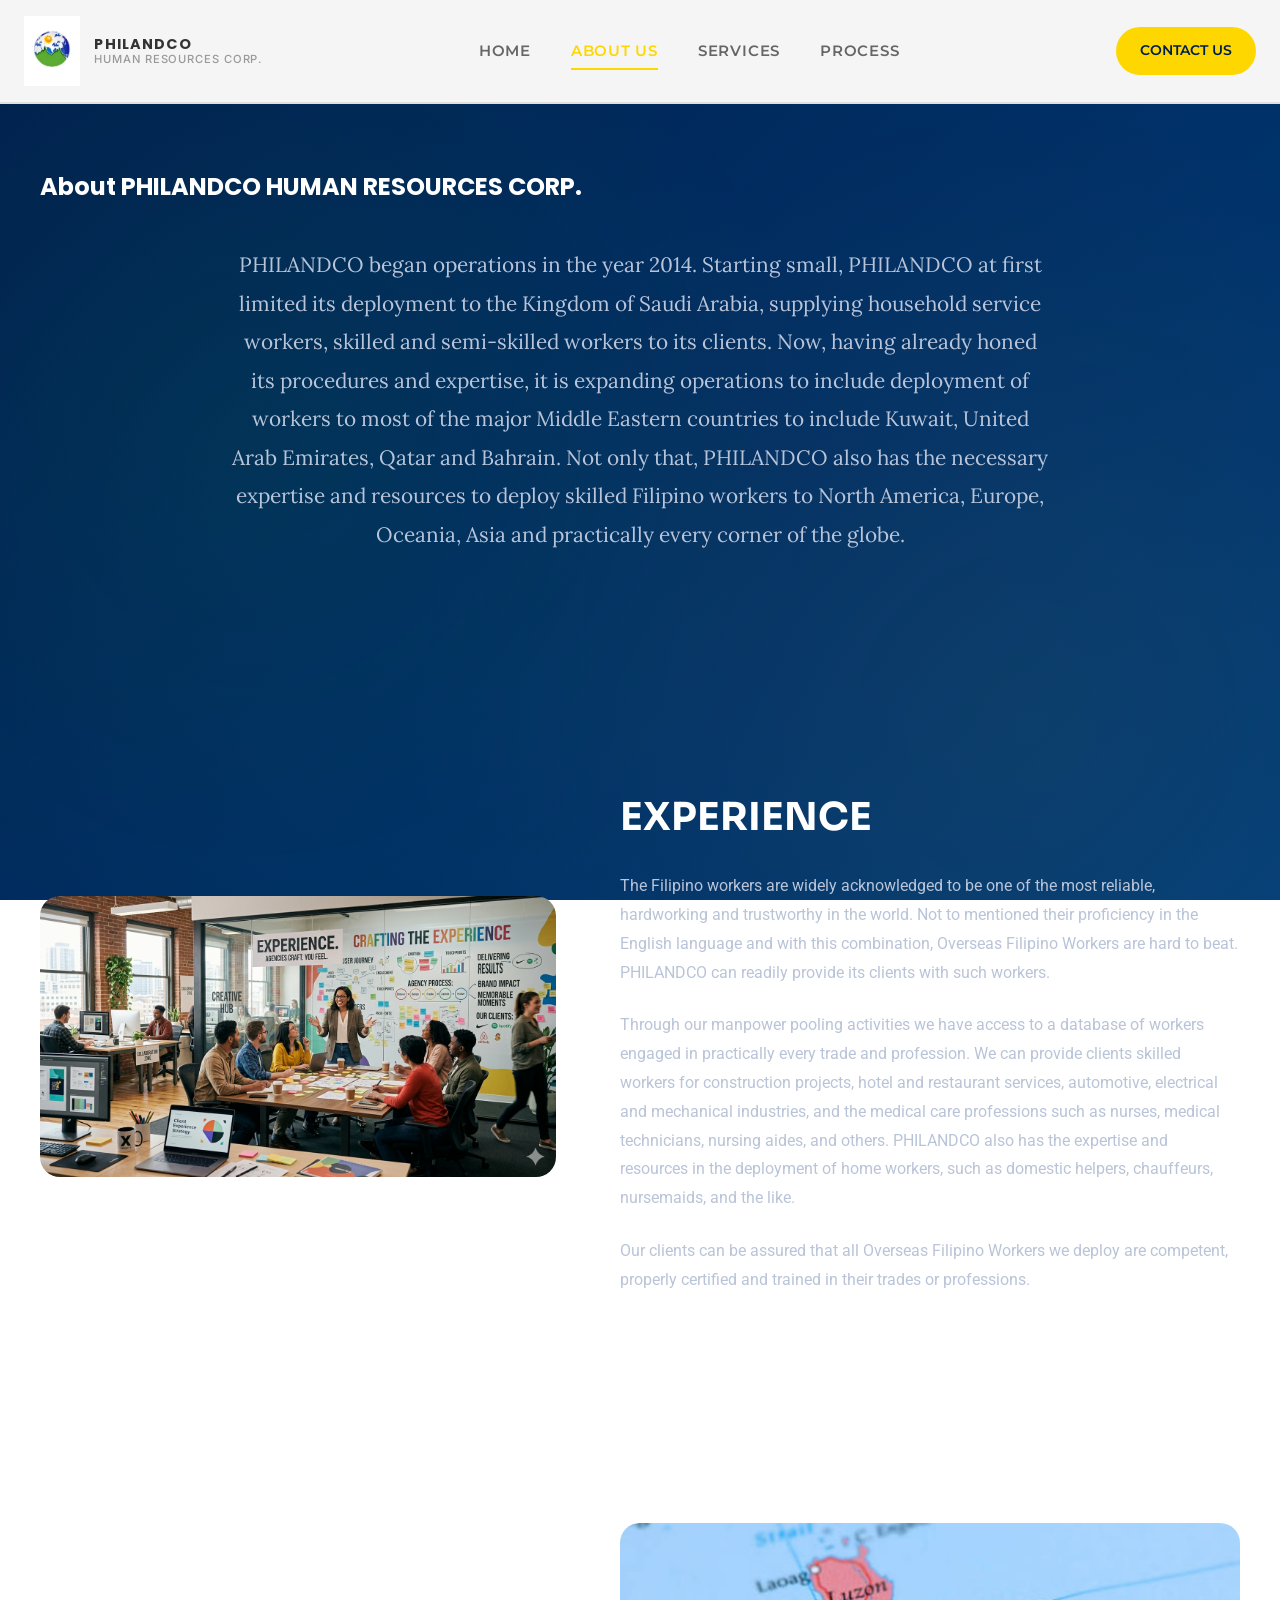
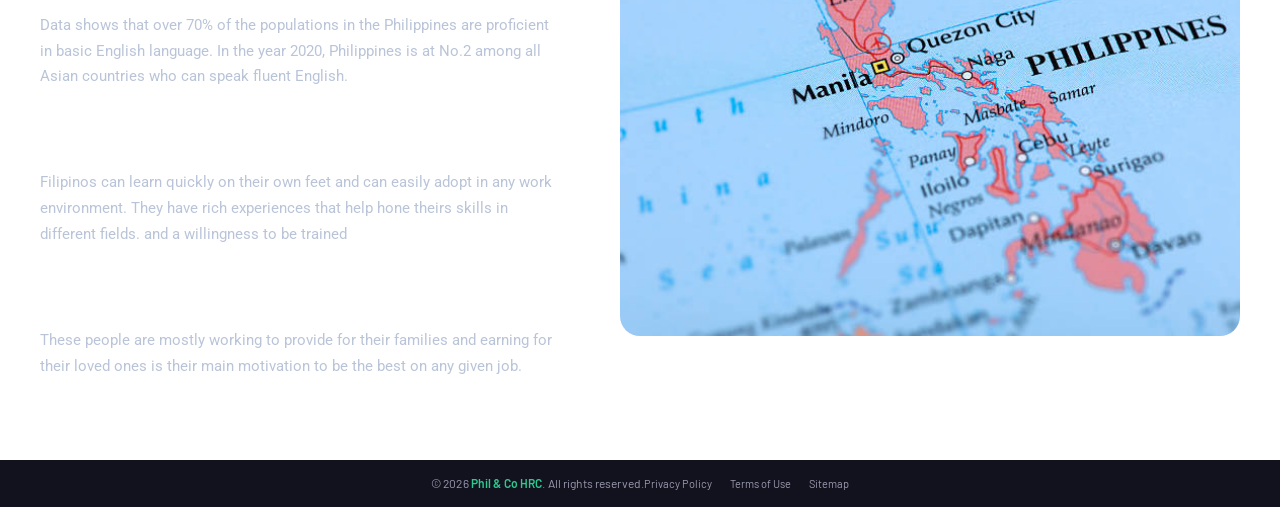
==== commit 3c84d7e8: "Update About Us page" ====
--- a/about.html
+++ b/about.html
@@ -97,59 +97,6 @@
 
     </main>
 
-    <!-- Social Bar -->
-    <div class="social-bar">
-        <span>Get connected with us on social networks:</span>
-        <div class="social-icons">
-            <a href="#" aria-label="Follow us on Facebook"><i class="fab fa-facebook-f"></i> Facebook</a>
-            <a href="#" aria-label="Contact us on WhatsApp"><i class="fab fa-whatsapp"></i> WhatsApp</a>
-        </div>
-    </div>
-
-    <!-- Main Footer -->
-    <footer class="footer-main">
-        <div class="footer-grid">
-
-            <!-- Company -->
-            <div class="footer-col brand-col">
-                <div class="company-name">Philandco Human Resources Corp.</div>
-                <p class="company-desc">
-                    A trusted human resource consultancy delivering end-to-end recruitment and staffing solutions tailored for your business needs.
-                </p>
-            </div>
-
-
-            <!-- Contact -->
-            <div class="footer-col">
-                <h4>Contact Us</h4>
-
-                <div class="contact-item">
-                    <div class="contact-icon"><i class="fas fa-phone-alt"></i></div>
-                    <div class="contact-text">
-                        +63 939 269 1845<br>+63 927 321 5585
-                    </div>
-                </div>
-
-                <div class="contact-item">
-                    <div class="contact-icon"><i class="fas fa-envelope"></i></div>
-                    <div class="contact-text">
-                        <a href="mailto:irecruit@philandcohrc.com">irecruit@philandcohrc.com</a><br>
-                        <a href="mailto:recruitment.philandcohrc@gmail.com">recruitment.philandcohrc@gmail.com</a>
-                    </div>
-                </div>
-
-                <div class="contact-item">
-                    <div class="contact-icon"><i class="fas fa-map-marker-alt"></i></div>
-                    <div class="contact-text">
-                        Unit 301-310, 3rd Floor, Discovery Plaza Building 1674 A. Mabini Street, Malate, Manila, Philippines
-                    </div>
-                </div>
-
-            </div>
-
-        </div>
-    </footer>
-
     <!-- Bottom Bar -->
     <div class="footer-bottom">
         <p>&copy; 2026 <span>Phil &amp; Co HRC</span>. All rights reserved.</p>
